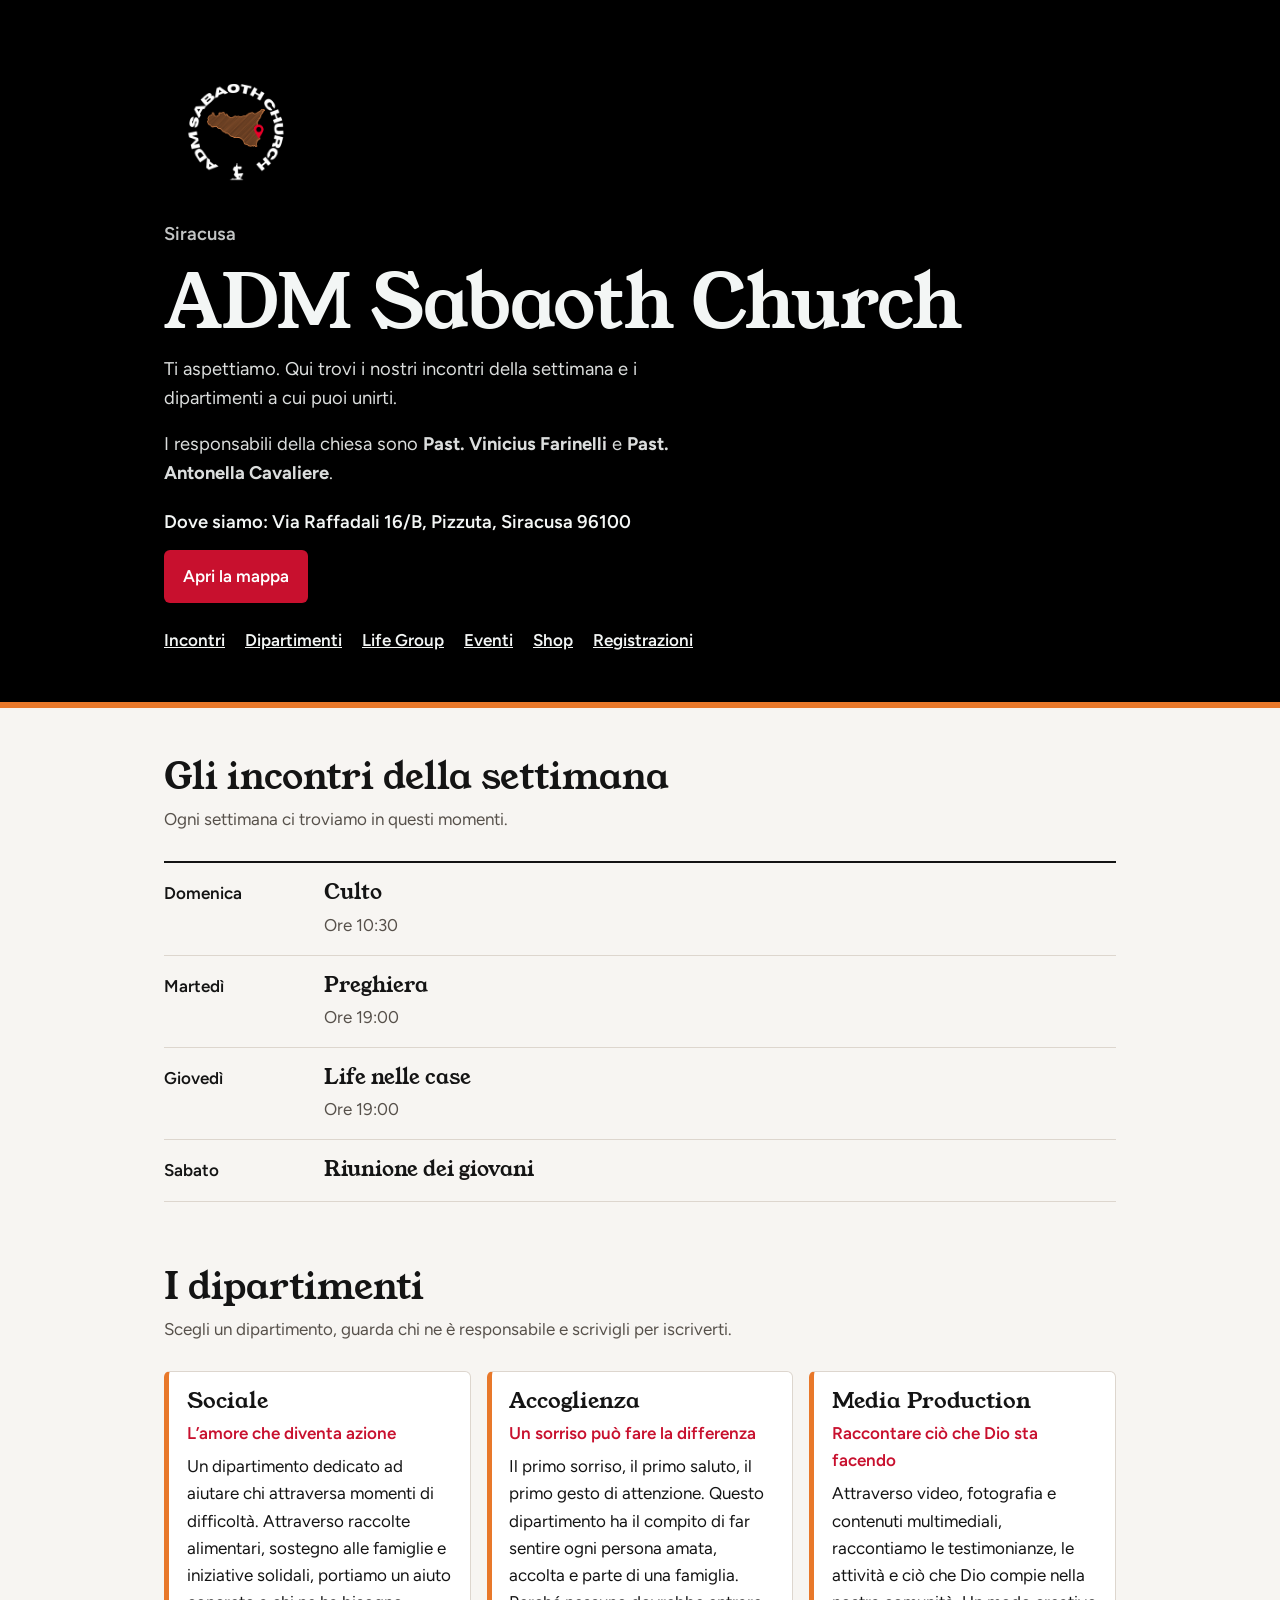
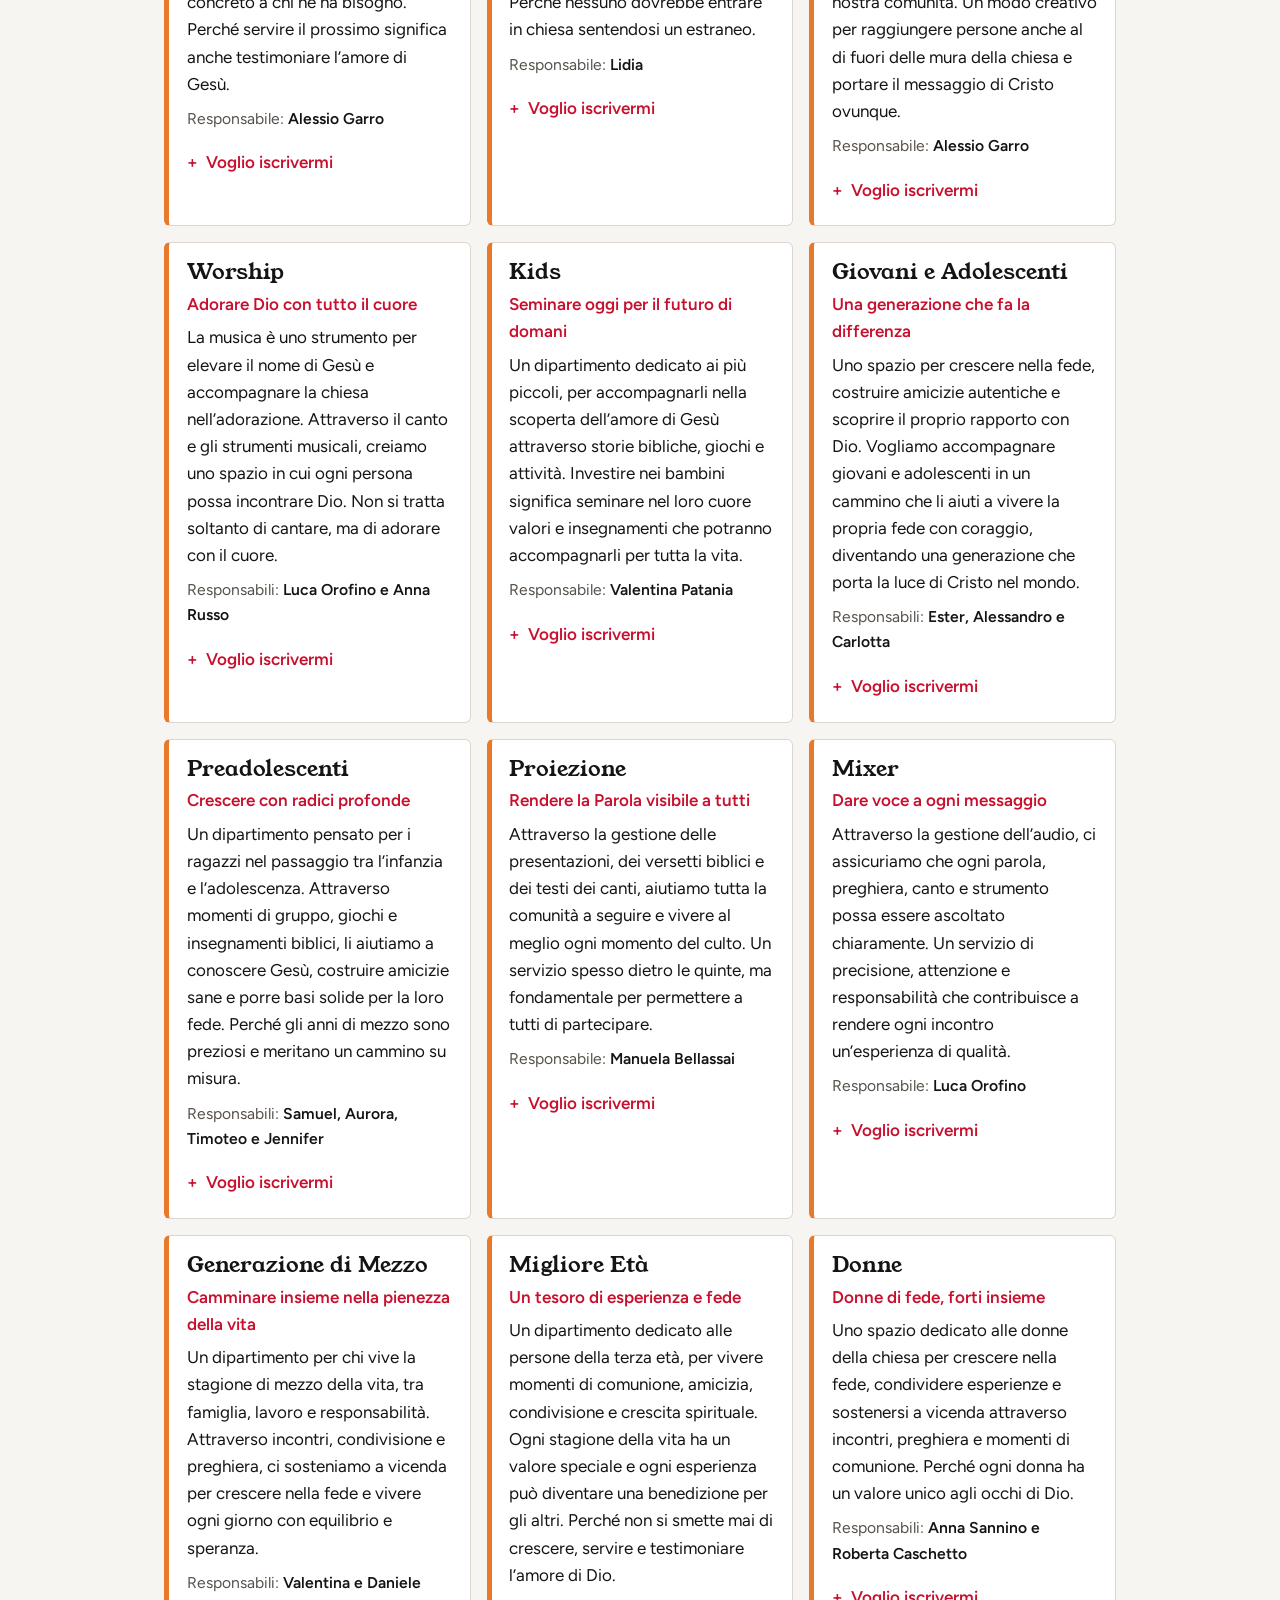
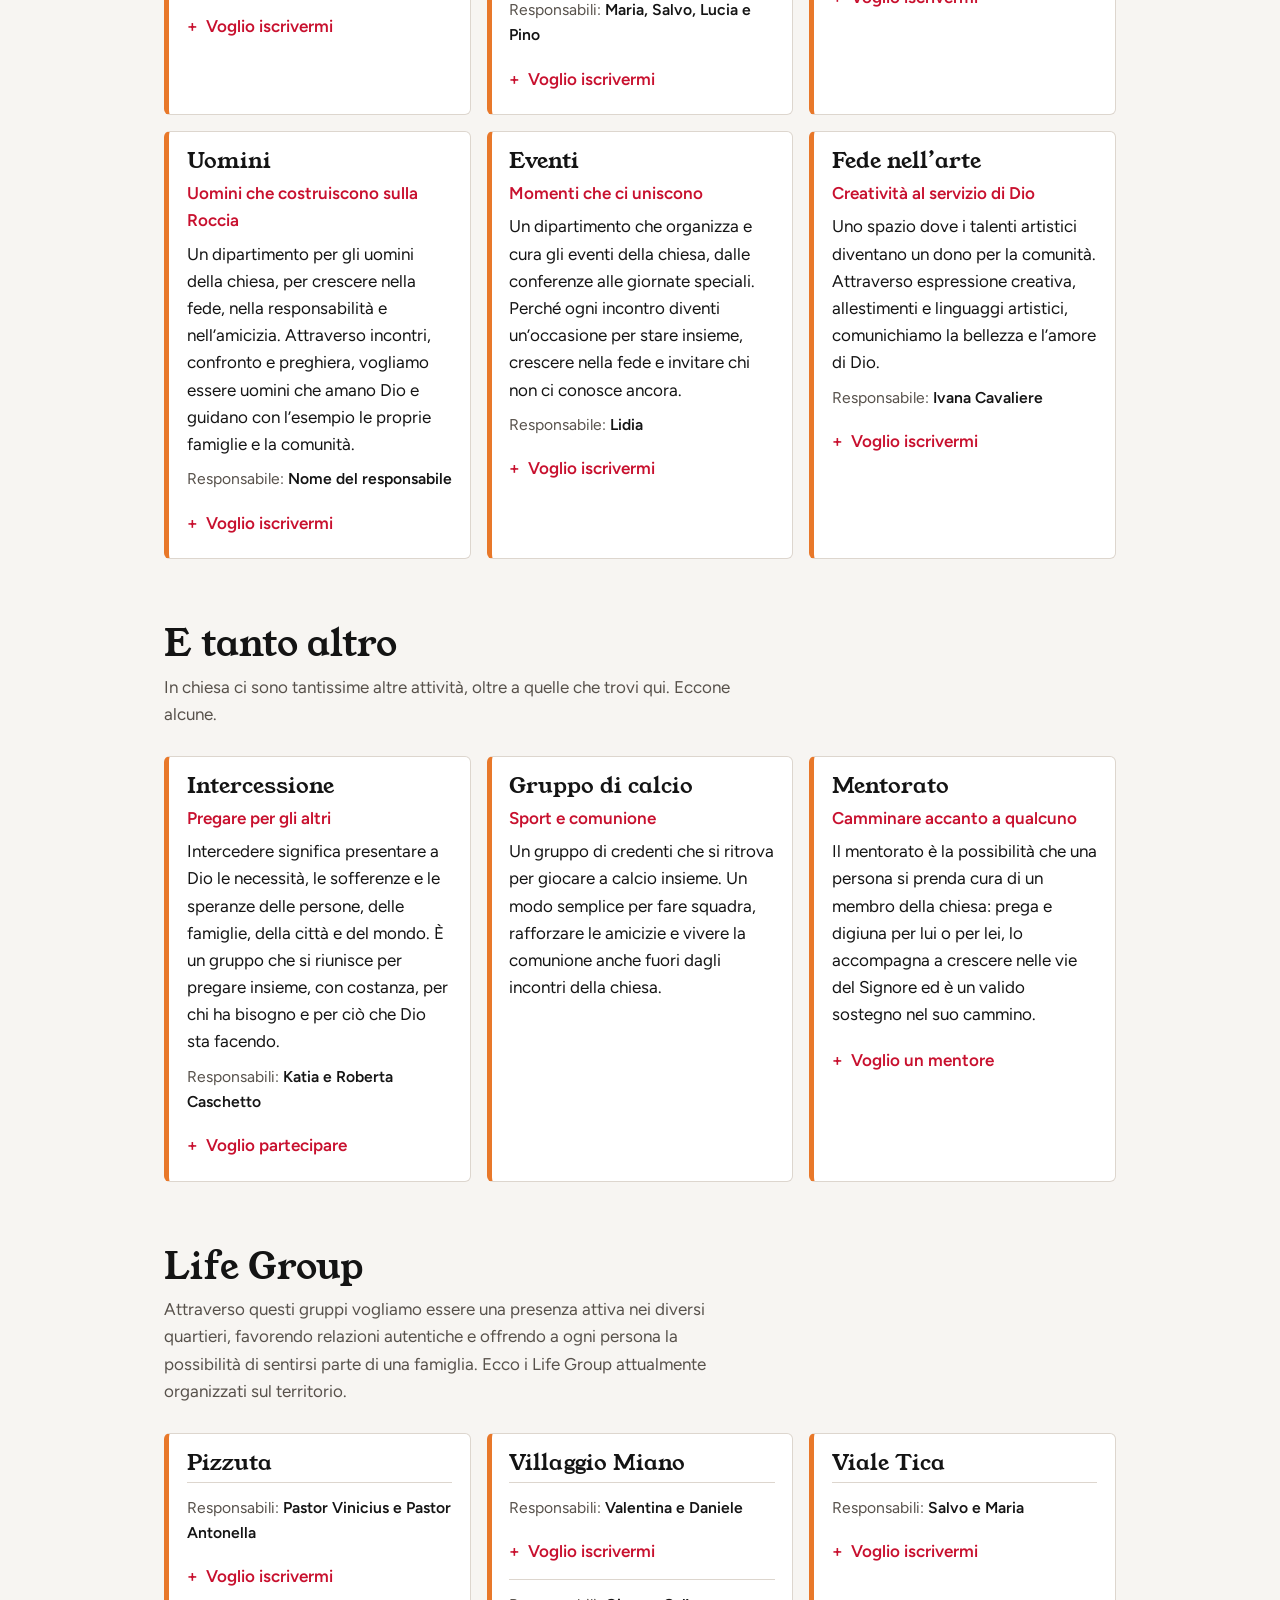
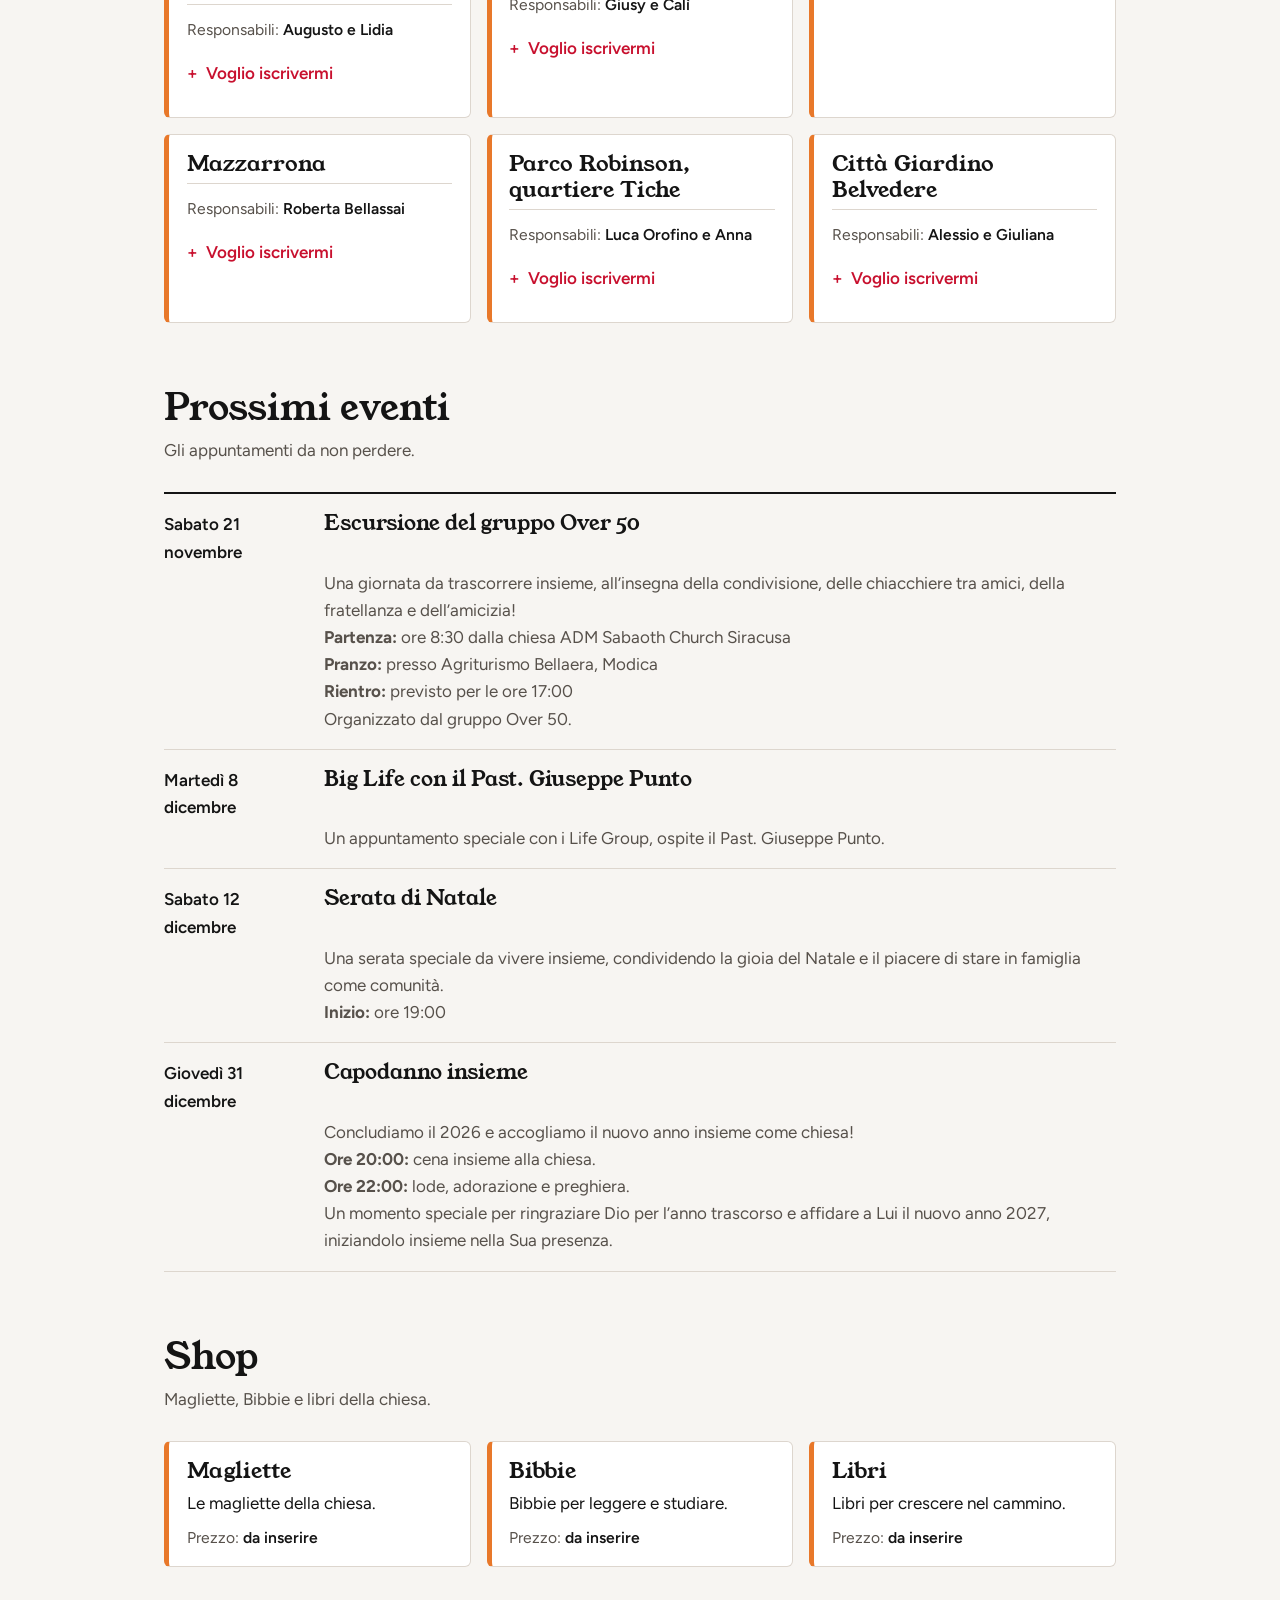
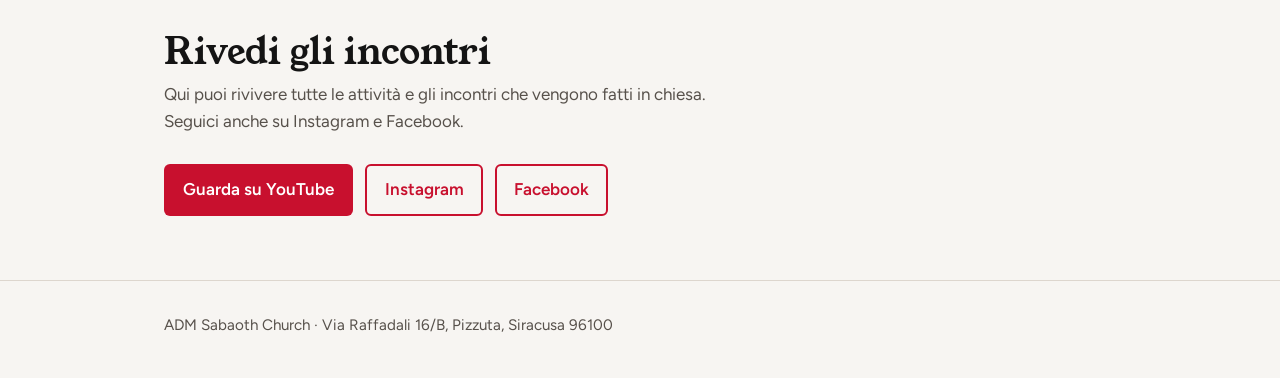
==== index.html @ c5dd8227 "Add files via upload" ====
<!DOCTYPE html>
<html lang="it">
<head>
<meta charset="utf-8">
<meta name="viewport" content="width=device-width, initial-scale=1, viewport-fit=cover">
<link rel="icon" type="image/png" href="images/logo.png">
<title>ADM Sabaoth Church Siracusa</title>
<link rel="stylesheet" href="https://fonts.googleapis.com/css2?family=Young+Serif&family=Figtree:wght@400;500;600&display=swap">
<link rel="stylesheet" href="css/style.css">
</head>
<body>
<header class="hero"><div class="wrap">
  <img class="logo" src="images/logo.png" width="160" height="160" alt="Logo ADM Sabaoth Church">
  <p class="city">Siracusa</p>
  <h1>ADM Sabaoth Church</h1>
  <p>Ti aspettiamo. Qui trovi i nostri incontri della settimana e i dipartimenti a cui puoi unirti.</p>
  <p class="pastors">I responsabili della chiesa sono <b>Past. Vinicius Farinelli</b> e <b>Past. Antonella Cavaliere</b>.</p>
  <p class="addr">Dove siamo: Via Raffadali 16/B, Pizzuta, Siracusa 96100</p>
  <a class="btn" href="https://maps.app.goo.gl/d8hTg7NX4uiDzxAb7?g_st=ac" target="_blank" rel="noopener">Apri la mappa</a>
  <nav class="nav" aria-label="Sezioni"><a href="#att">Incontri</a><a href="#dip">Dipartimenti</a><a href="#lg">Life Group</a><a href="#ev">Eventi</a><a href="#sh">Shop</a><a href="#yt">Registrazioni</a></nav>
</div></header>

<main class="wrap">
  <section aria-labelledby="att">
    <h2 id="att">Gli incontri della settimana</h2>
    <p class="lead">Ogni settimana ci troviamo in questi momenti.</p>
    <ul class="week">
      <li><span class="day">Domenica</span><span class="what">Culto</span><span class="when">Ore 10:30</span></li>
      <li><span class="day">Martedì</span><span class="what">Preghiera</span><span class="when">Ore 19:00</span></li>
      <li><span class="day">Giovedì</span><span class="what">Life nelle case</span><span class="when">Ore 19:00</span></li>
      <li><span class="day">Sabato</span><span class="what">Riunione dei giovani</span></li>
    </ul>
  </section>

  <section aria-labelledby="dip">
    <h2 id="dip">I dipartimenti</h2>
    <p class="lead">Scegli un dipartimento, guarda chi ne è responsabile e scrivigli per iscriverti.</p>
    <div class="deps" id="deps"></div>
  </section>

  <section aria-labelledby="al">
    <h2 id="al">E tanto altro</h2>
    <p class="lead">In chiesa ci sono tantissime altre attività, oltre a quelle che trovi qui. Eccone alcune.</p>
    <div class="deps">
      <article class="dep"><h3>Intercessione</h3><p class="tag">Pregare per gli altri</p><p class="desc">Intercedere significa presentare a Dio le necessità, le sofferenze e le speranze delle persone, delle famiglie, della città e del mondo. È un gruppo che si riunisce per pregare insieme, con costanza, per chi ha bisogno e per ciò che Dio sta facendo.</p><p class="lead-name">Responsabili: <b>Katia e Roberta Caschetto</b></p><details><summary>Voglio partecipare</summary><div class="f"><div><label for="in-n">Nome e cognome</label><input id="in-n" autocomplete="name"></div><div><label for="in-p">Cellulare</label><input id="in-p" type="tel" autocomplete="tel"></div><div><label for="in-e">Email (facoltativa)</label><input id="in-e" type="email" autocomplete="email"></div><button type="button" id="in-b">Invia iscrizione</button><p class="msg" id="in-s" role="status"></p></div></details></article>
      <article class="dep"><h3>Gruppo di calcio</h3><p class="tag">Sport e comunione</p><p class="desc">Un gruppo di credenti che si ritrova per giocare a calcio insieme. Un modo semplice per fare squadra, rafforzare le amicizie e vivere la comunione anche fuori dagli incontri della chiesa.</p></article>
      <article class="dep"><h3>Mentorato</h3><p class="tag">Camminare accanto a qualcuno</p><p class="desc">Il mentorato è la possibilità che una persona si prenda cura di un membro della chiesa: prega e digiuna per lui o per lei, lo accompagna a crescere nelle vie del Signore ed è un valido sostegno nel suo cammino.</p><details><summary>Voglio un mentore</summary><div class="f"><p class="desc">Non hai ancora un mentore? Lascia qui i tuoi dati e ti contatteremo.</p><div><label for="mt-n">Nome e cognome</label><input id="mt-n" autocomplete="name"></div><div><label for="mt-e">Email</label><input id="mt-e" type="email" autocomplete="email"></div><div><label for="mt-p">Cellulare (facoltativo)</label><input id="mt-p" type="tel" autocomplete="tel"></div><button type="button" id="mt-b">Invia richiesta</button><p class="msg" id="mt-s" role="status"></p></div></details></article>
    </div>
  </section>

  <section aria-labelledby="lg">
    <h2 id="lg">Life Group</h2>
    <p class="lead">Attraverso questi gruppi vogliamo essere una presenza attiva nei diversi quartieri, favorendo relazioni autentiche e offrendo a ogni persona la possibilità di sentirsi parte di una famiglia. Ecco i Life Group attualmente organizzati sul territorio.</p>
    <div class="deps" id="life"></div>
  </section>

  <section aria-labelledby="ev">
    <h2 id="ev">Prossimi eventi</h2>
    <p class="lead">Gli appuntamenti da non perdere.</p>
    <ul class="week" id="events"></ul>
  </section>

  <section aria-labelledby="sh">
    <h2 id="sh">Shop</h2>
    <p class="lead">Magliette, Bibbie e libri della chiesa.</p>
    <div class="deps" id="shop"></div>
  </section>

  <section aria-labelledby="yt">
    <h2 id="yt">Rivedi gli incontri</h2>
    <p class="lead">Qui puoi rivivere tutte le attività e gli incontri che vengono fatti in chiesa. Seguici anche su Instagram e Facebook.</p>
    <div class="btns"><a class="btn" id="yt-link" href="https://m.youtube.com/results?sp=mAEA&search_query=adm+siracusa#searching" target="_blank" rel="noopener">Guarda su YouTube</a><a class="btn alt" href="https://www.instagram.com/admsabaoth?xtok=Znh0Nm9xOG95YmV2" target="_blank" rel="noopener">Instagram</a><a class="btn alt" href="https://www.facebook.com/share/1LxFjCsvwn/" target="_blank" rel="noopener">Facebook</a></div>
  </section>
</main>

<footer><div class="wrap">ADM Sabaoth Church · Via Raffadali 16/B, Pizzuta, Siracusa 96100</div></footer>

<script src="js/main.js"></script>
</body>
</html>
---- css/style.css ----
:root{
  --bg:#F7F5F2;--ink:#141414;--muted:#57514B;--card:#FFFFFF;--line:#DDD6CE;
  --brand:#C8102E;--on-brand:#FFFFFF;--gold:#E8782A;--hero:#000000;--hero-ink:#F3F6F5;
  --serif:"Young Serif",Georgia,"Times New Roman",serif;
  --sans:"Figtree",system-ui,-apple-system,"Segoe UI",Roboto,sans-serif;
  color-scheme:light;
  box-sizing:border-box;padding-top:env(safe-area-inset-top,0px);padding-bottom:env(safe-area-inset-bottom,0px);
}
@media (prefers-color-scheme:dark){
  :root:not([data-theme="light"]){
    --bg:#0B0B0B;--ink:#F2F2F2;--muted:#ABABAB;--card:#161616;--line:#2C2C2C;
    --brand:#FF5C64;--on-brand:#0B0B0B;--gold:#F08A3C;--hero:#000000;--hero-ink:#F2F2F2;color-scheme:dark;
  }
}
:root[data-theme="dark"]{
  --bg:#0B0B0B;--ink:#F2F2F2;--muted:#ABABAB;--card:#161616;--line:#2C2C2C;
  --brand:#FF5C64;--on-brand:#0B0B0B;--gold:#F08A3C;--hero:#000000;--hero-ink:#F2F2F2;color-scheme:dark;
}
*,*::before,*::after{box-sizing:inherit}
html{scroll-padding-top:env(safe-area-inset-top,0px);scroll-behavior:smooth}
body{margin:0;background:var(--bg);color:var(--ink);font:400 1.0625rem/1.6 var(--sans)}
a{color:var(--brand)}
:focus-visible{outline:3px solid var(--gold);outline-offset:2px}
.wrap{max-width:62rem;margin:0 auto;padding:0 1.25rem}
header.hero{background:var(--hero);color:var(--hero-ink);padding:3.5rem 0 3rem;border-bottom:6px solid var(--gold)}
.hero h1{font:400 clamp(2.4rem,9vw,4.6rem)/1.05 var(--serif);margin:0 0 .75rem;letter-spacing:-.01em}
.hero p{margin:0;max-width:34rem;font-size:1.15rem;opacity:.9}
.hero .city{font-weight:600;margin-bottom:1rem;opacity:.8}
section{padding:3rem 0 1rem}
h2{font:400 clamp(1.7rem,5vw,2.3rem)/1.15 var(--serif);margin:0 0 .5rem}
.lead{color:var(--muted);margin:0 0 1.75rem;max-width:36rem}
.week{list-style:none;margin:0;padding:0;border-top:2px solid var(--ink)}
.week li{display:grid;grid-template-columns:9rem 1fr;gap:.25rem 1rem;padding:1rem 0;border-bottom:1px solid var(--line);align-items:baseline}
.week .day{font-weight:600}
.week .what{font:400 1.3rem/1.25 var(--serif)}
.week .when{grid-column:2;color:var(--muted)}
.deps{display:grid;gap:1rem;grid-template-columns:repeat(auto-fill,minmax(18rem,1fr))}
.dep{background:var(--card);border:1px solid var(--line);border-left:5px solid var(--gold);border-radius:6px;padding:1rem 1.1rem}
.dep h3{font:400 1.35rem/1.2 var(--serif);margin:0 0 .35rem}
.dep .lead-name{margin:0;color:var(--muted);font-size:.98rem}
.dep .lead-name b{color:var(--ink);font-weight:600}
details{margin-top:.8rem}
summary{cursor:pointer;font-weight:600;color:var(--brand);padding:.35rem 0;list-style:none}
summary::-webkit-details-marker{display:none}
summary::before{content:"+";display:inline-block;width:1.2rem;font-weight:600}
details[open] summary::before{content:"−"}
.f{display:grid;gap:.6rem;margin-top:.4rem}
label{font-size:.92rem;font-weight:600}
input,textarea{width:100%;font:inherit;color:var(--ink);background:var(--bg);border:1px solid var(--line);border-radius:6px;padding:.6rem .7rem}
textarea{min-height:5rem;resize:vertical}
button{font:600 1rem var(--sans);background:var(--brand);color:var(--on-brand);border:0;border-radius:6px;padding:.75rem 1rem;cursor:pointer;min-height:2.75rem}
.msg{margin:.2rem 0 0;font-size:.95rem}
.logo{display:block;width:9rem;height:9rem;max-width:40vw;border-radius:50%;margin:0 0 1.25rem;border:0}
.nav{display:flex;flex-wrap:wrap;gap:.5rem 1.25rem;margin-top:1.5rem}.nav a{color:var(--hero-ink);font-weight:600}
.grp{padding:.75rem 0 .5rem;border-top:1px solid var(--line)}
.grp .lead-name{margin:0}
.hero p.pastors{margin-top:1rem}
.hero p.addr{margin-top:1.25rem;font-weight:600;opacity:1}
.hero .btn{margin-top:.75rem}
button.alt{background:transparent;color:var(--brand);border:2px solid var(--brand)}
.btns{display:flex;flex-wrap:wrap;gap:.75rem}
.btn.alt{background:transparent;color:var(--brand);border:2px solid var(--brand);padding:calc(.8rem - 2px) calc(1.2rem - 2px)}
.tag{margin:0 0 .4rem;font-weight:600;color:var(--brand)}
.desc{margin:0 0 .5rem}
.btn{display:inline-block;background:var(--brand);color:var(--on-brand);text-decoration:none;font-weight:600;border-radius:6px;padding:.8rem 1.2rem}
footer{margin-top:3rem;padding:2rem 0 2.5rem;border-top:1px solid var(--line);color:var(--muted);font-size:.95rem}
@media (max-width:30rem){.week li{grid-template-columns:1fr}.week .when{grid-column:1}}
@media (prefers-reduced-motion:reduce){html{scroll-behavior:auto}}
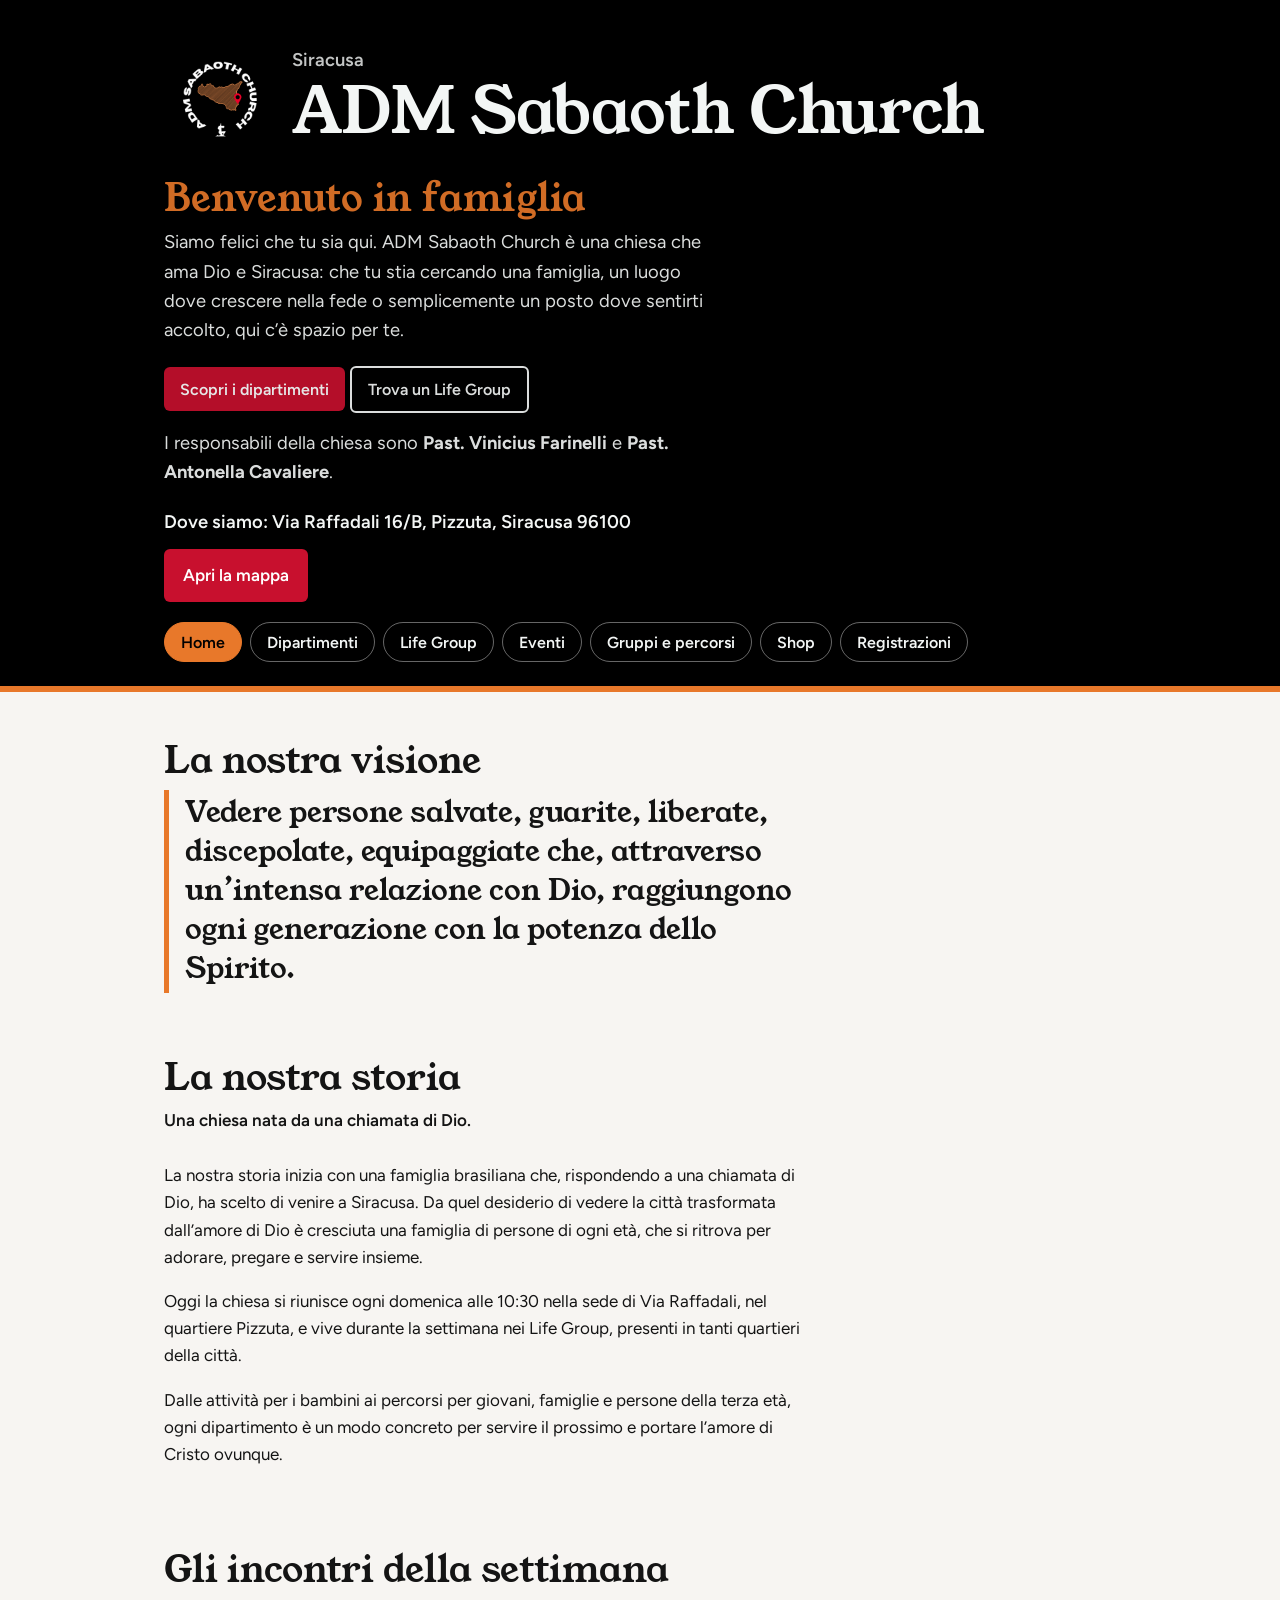
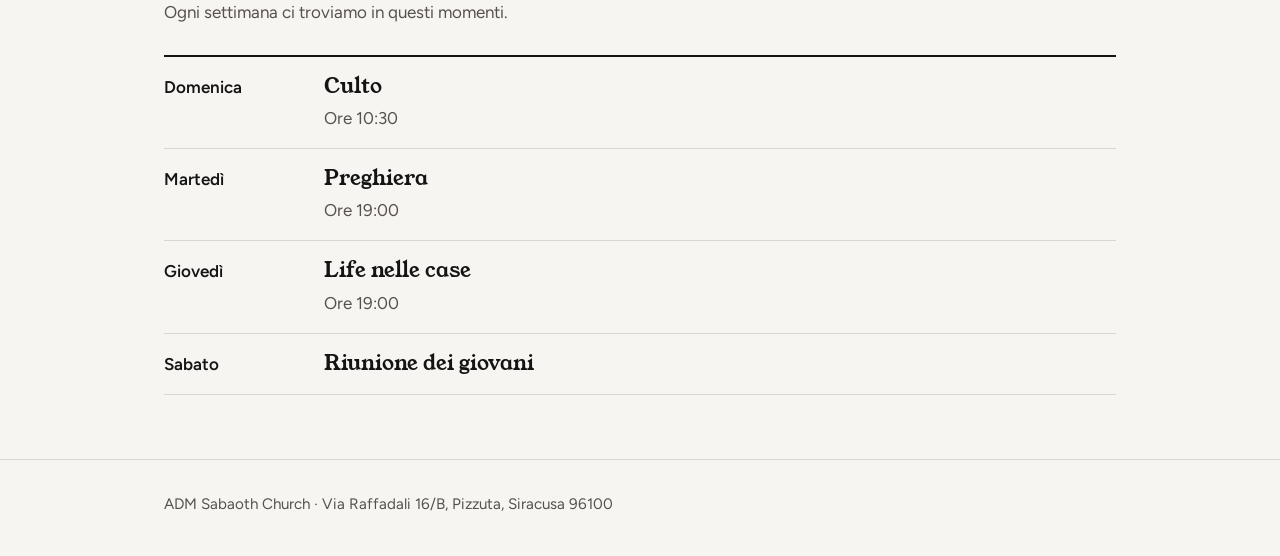
==== commit e0504d70: "Add files via upload" ====
--- a/index.html
+++ b/index.html
@@ -10,17 +10,27 @@
 </head>
 <body>
 <header class="hero"><div class="wrap">
-  <img class="logo" src="images/logo.png" width="160" height="160" alt="Logo ADM Sabaoth Church">
-  <p class="city">Siracusa</p>
-  <h1>ADM Sabaoth Church</h1>
-  <p>Ti aspettiamo. Qui trovi i nostri incontri della settimana e i dipartimenti a cui puoi unirti.</p>
-  <p class="pastors">I responsabili della chiesa sono <b>Past. Vinicius Farinelli</b> e <b>Past. Antonella Cavaliere</b>.</p>
-  <p class="addr">Dove siamo: Via Raffadali 16/B, Pizzuta, Siracusa 96100</p>
-  <a class="btn" href="https://maps.app.goo.gl/d8hTg7NX4uiDzxAb7?g_st=ac" target="_blank" rel="noopener">Apri la mappa</a>
-  <nav class="nav" aria-label="Sezioni"><a href="#att">Incontri</a><a href="#dip">Dipartimenti</a><a href="#lg">Life Group</a><a href="#ev">Eventi</a><a href="#sh">Shop</a><a href="#yt">Registrazioni</a></nav>
+  <div class="brand"><img class="logo" src="images/logo.png" width="160" height="160" alt="Logo ADM Sabaoth Church"><div><p class="city">Siracusa</p><h1>ADM Sabaoth Church</h1></div></div>
+  <div class="hero-more">
+    <p class="wl">Benvenuto in famiglia</p>
+    <p>Siamo felici che tu sia qui. ADM Sabaoth Church è una chiesa che ama Dio e Siracusa: che tu stia cercando una famiglia, un luogo dove crescere nella fede o semplicemente un posto dove sentirti accolto, qui c’è spazio per te.</p>
+    <p class="cta"><button type="button" data-go="dipartimenti">Scopri i dipartimenti</button> <button type="button" class="alt" data-go="life-group">Trova un Life Group</button></p>
+    <p class="pastors">I responsabili della chiesa sono <b>Past. Vinicius Farinelli</b> e <b>Past. Antonella Cavaliere</b>.</p>
+    <p class="addr">Dove siamo: Via Raffadali 16/B, Pizzuta, Siracusa 96100</p>
+    <a class="btn" href="https://maps.app.goo.gl/d8hTg7NX4uiDzxAb7?g_st=ac" target="_blank" rel="noopener">Apri la mappa</a>
+  </div>
+  <nav class="nav" id="nav" aria-label="Sezioni"><button type="button" data-go="home">Home</button><button type="button" data-go="dipartimenti">Dipartimenti</button><button type="button" data-go="life-group">Life Group</button><button type="button" data-go="eventi">Eventi</button><button type="button" data-go="gruppi">Gruppi e percorsi</button><button type="button" data-go="shop">Shop</button><button type="button" data-go="registrazioni">Registrazioni</button></nav>
 </div></header>
 
 <main class="wrap">
+  <div class="view on" id="v-home"><section class="vision" aria-labelledby="vs"><h2 id="vs">La nostra visione</h2><p class="vq">Vedere persone salvate, guarite, liberate, discepolate, equipaggiate che, attraverso un’intensa relazione con Dio, raggiungono ogni generazione con la potenza dello Spirito.</p></section>
+  <section class="story" aria-labelledby="st">
+    <h2 id="st">La nostra storia</h2>
+    <p class="lead">Una chiesa nata da una chiamata di Dio.</p>
+    <p>La nostra storia inizia con una famiglia brasiliana che, rispondendo a una chiamata di Dio, ha scelto di venire a Siracusa. Da quel desiderio di vedere la città trasformata dall’amore di Dio è cresciuta una famiglia di persone di ogni età, che si ritrova per adorare, pregare e servire insieme.</p>
+    <p>Oggi la chiesa si riunisce ogni domenica alle 10:30 nella sede di Via Raffadali, nel quartiere Pizzuta, e vive durante la settimana nei Life Group, presenti in tanti quartieri della città.</p>
+    <p>Dalle attività per i bambini ai percorsi per giovani, famiglie e persone della terza età, ogni dipartimento è un modo concreto per servire il prossimo e portare l’amore di Cristo ovunque.</p>
+  </section>
   <section aria-labelledby="att">
     <h2 id="att">Gli incontri della settimana</h2>
     <p class="lead">Ogni settimana ci troviamo in questi momenti.</p>
@@ -30,17 +40,17 @@
       <li><span class="day">Giovedì</span><span class="what">Life nelle case</span><span class="when">Ore 19:00</span></li>
       <li><span class="day">Sabato</span><span class="what">Riunione dei giovani</span></li>
     </ul>
-  </section>
+  </section></div>
 
-  <section aria-labelledby="dip">
+  <section class="view" id="v-dipartimenti" aria-labelledby="dip">
     <h2 id="dip">I dipartimenti</h2>
     <p class="lead">Scegli un dipartimento, guarda chi ne è responsabile e scrivigli per iscriverti.</p>
     <div class="deps" id="deps"></div>
   </section>
 
-  <section aria-labelledby="al">
-    <h2 id="al">E tanto altro</h2>
-    <p class="lead">In chiesa ci sono tantissime altre attività, oltre a quelle che trovi qui. Eccone alcune.</p>
+  <section class="view" id="v-gruppi" aria-labelledby="al">
+    <h2 id="al">Gruppi e percorsi</h2>
+    <p class="lead">Oltre ai dipartimenti, la chiesa offre gruppi e percorsi pensati per crescere insieme nella fede e nell’amicizia.</p>
     <div class="deps">
       <article class="dep"><h3>Intercessione</h3><p class="tag">Pregare per gli altri</p><p class="desc">Intercedere significa presentare a Dio le necessità, le sofferenze e le speranze delle persone, delle famiglie, della città e del mondo. È un gruppo che si riunisce per pregare insieme, con costanza, per chi ha bisogno e per ciò che Dio sta facendo.</p><p class="lead-name">Responsabili: <b>Katia e Roberta Caschetto</b></p><details><summary>Voglio partecipare</summary><div class="f"><div><label for="in-n">Nome e cognome</label><input id="in-n" autocomplete="name"></div><div><label for="in-p">Cellulare</label><input id="in-p" type="tel" autocomplete="tel"></div><div><label for="in-e">Email (facoltativa)</label><input id="in-e" type="email" autocomplete="email"></div><button type="button" id="in-b">Invia iscrizione</button><p class="msg" id="in-s" role="status"></p></div></details></article>
       <article class="dep"><h3>Gruppo di calcio</h3><p class="tag">Sport e comunione</p><p class="desc">Un gruppo di credenti che si ritrova per giocare a calcio insieme. Un modo semplice per fare squadra, rafforzare le amicizie e vivere la comunione anche fuori dagli incontri della chiesa.</p></article>
@@ -48,25 +58,25 @@
     </div>
   </section>
 
-  <section aria-labelledby="lg">
+  <section class="view" id="v-life-group" aria-labelledby="lg">
     <h2 id="lg">Life Group</h2>
     <p class="lead">Attraverso questi gruppi vogliamo essere una presenza attiva nei diversi quartieri, favorendo relazioni autentiche e offrendo a ogni persona la possibilità di sentirsi parte di una famiglia. Ecco i Life Group attualmente organizzati sul territorio.</p>
     <div class="deps" id="life"></div>
   </section>
 
-  <section aria-labelledby="ev">
+  <section class="view" id="v-eventi" aria-labelledby="ev">
     <h2 id="ev">Prossimi eventi</h2>
     <p class="lead">Gli appuntamenti da non perdere.</p>
     <ul class="week" id="events"></ul>
   </section>
 
-  <section aria-labelledby="sh">
+  <section class="view" id="v-shop" aria-labelledby="sh">
     <h2 id="sh">Shop</h2>
     <p class="lead">Magliette, Bibbie e libri della chiesa.</p>
     <div class="deps" id="shop"></div>
   </section>
 
-  <section aria-labelledby="yt">
+  <section class="view" id="v-registrazioni" aria-labelledby="yt">
     <h2 id="yt">Rivedi gli incontri</h2>
     <p class="lead">Qui puoi rivivere tutte le attività e gli incontri che vengono fatti in chiesa. Seguici anche su Instagram e Facebook.</p>
     <div class="btns"><a class="btn" id="yt-link" href="https://m.youtube.com/results?sp=mAEA&search_query=adm+siracusa#searching" target="_blank" rel="noopener">Guarda su YouTube</a><a class="btn alt" href="https://www.instagram.com/admsabaoth?xtok=Znh0Nm9xOG95YmV2" target="_blank" rel="noopener">Instagram</a><a class="btn alt" href="https://www.facebook.com/share/1LxFjCsvwn/" target="_blank" rel="noopener">Facebook</a></div>
--- a/css/style.css
+++ b/css/style.css
@@ -66,3 +66,27 @@
 footer{margin-top:3rem;padding:2rem 0 2.5rem;border-top:1px solid var(--line);color:var(--muted);font-size:.95rem}
 @media (max-width:30rem){.week li{grid-template-columns:1fr}.week .when{grid-column:1}}
 @media (prefers-reduced-motion:reduce){html{scroll-behavior:auto}}
+
+.view{display:none}.view.on{display:block}
+.brand{display:flex;align-items:center;gap:1rem}
+.hero{padding:1.5rem 0 1rem}
+.hero h1{font-size:clamp(1.6rem,6vw,2.4rem);margin:0}
+.hero .city{margin:0 0 .15rem}
+.logo{width:4.5rem;height:4.5rem;margin:0;flex:none}
+.hero-more{display:none}
+body[data-view="home"] .hero{padding:2.5rem 0 1.25rem}
+body[data-view="home"] .hero-more{display:block;margin-top:1.5rem}
+body[data-view="home"] .hero h1{font-size:clamp(2.2rem,8vw,4rem)}
+body[data-view="home"] .logo{width:7rem;height:7rem}
+.hero .wl{font:400 clamp(1.6rem,6vw,2.4rem)/1.15 var(--serif);margin:0 0 .5rem;color:var(--gold)}
+.hero .cta{margin:1.25rem 0 0}
+.hero button.alt{color:var(--hero-ink);border-color:var(--hero-ink)}
+.nav{display:flex;gap:.5rem;overflow-x:auto;margin-top:1.25rem;padding-bottom:.25rem;scrollbar-width:none}
+.nav::-webkit-scrollbar{display:none}
+.nav button{background:transparent;color:var(--hero-ink);border:1px solid rgba(255,255,255,.4);border-radius:999px;padding:.5rem 1rem;white-space:nowrap;min-height:2.5rem;flex:none}
+.nav button.act{background:var(--gold);color:#000;border-color:var(--gold)}
+.story p{max-width:40rem}.story p.lead{font-weight:600;color:var(--ink)}
+.ph{margin:-1rem -1.1rem .9rem;height:9rem;background:linear-gradient(135deg,#000,#2b1a0f);display:flex;align-items:center;justify-content:center;overflow:hidden}
+.ph span{font:400 3.4rem/1 var(--serif);color:var(--gold)}
+.ph img{width:100%;height:100%;object-fit:cover;display:block}
+.vision .vq{font:400 clamp(1.3rem,4.5vw,1.8rem)/1.35 var(--serif);border-left:5px solid var(--gold);padding:.25rem 0 .25rem 1rem;margin:0;max-width:40rem}
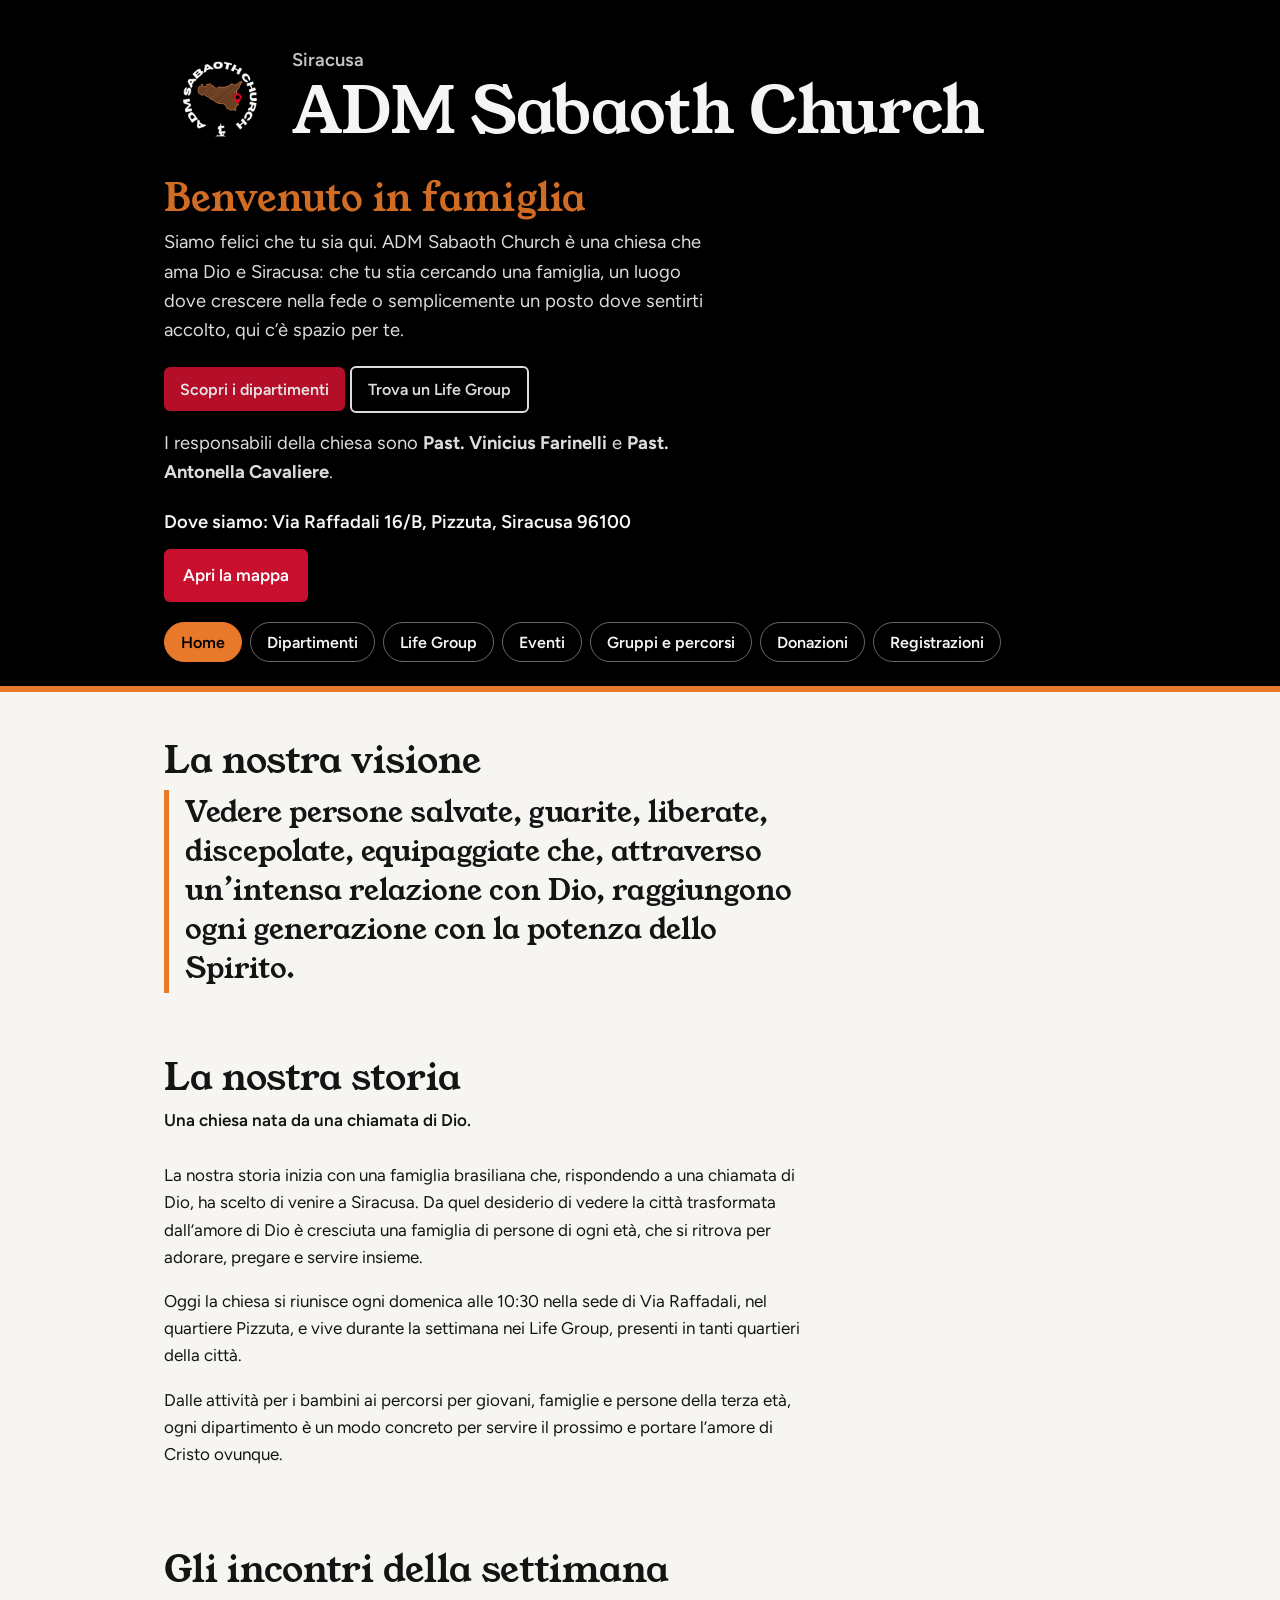
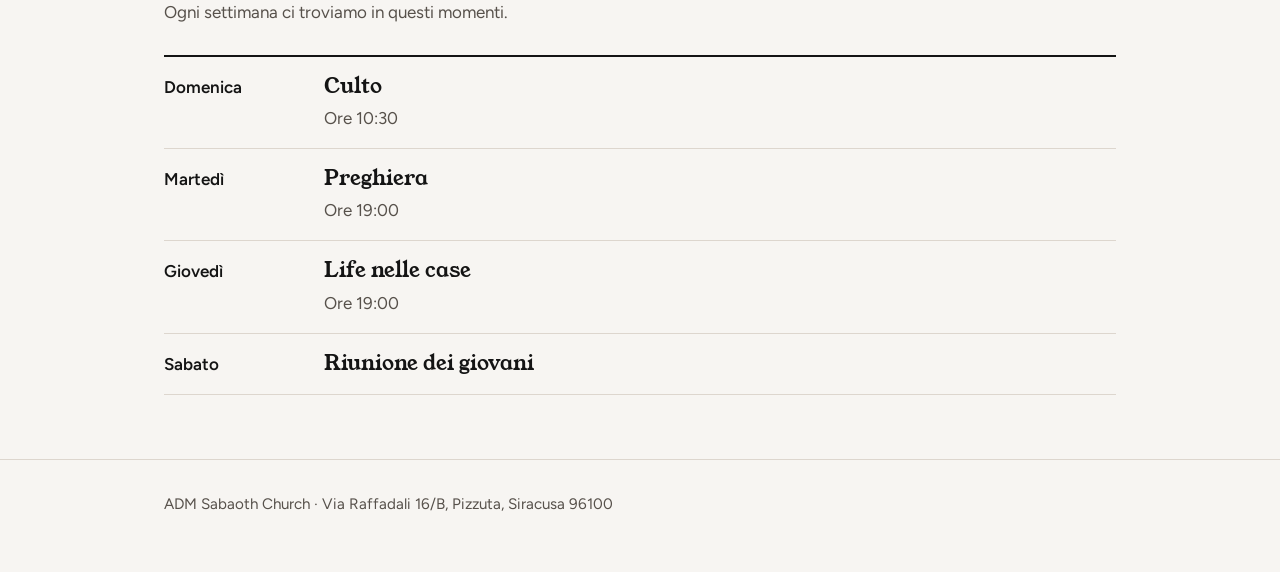
==== commit 80869aea: "Add files via upload" ====
--- a/index.html
+++ b/index.html
@@ -3,6 +3,13 @@
 <head>
 <meta charset="utf-8">
 <meta name="viewport" content="width=device-width, initial-scale=1, viewport-fit=cover">
+<link rel="manifest" href="manifest.webmanifest">
+<meta name="theme-color" content="#000000">
+<meta name="mobile-web-app-capable" content="yes">
+<meta name="apple-mobile-web-app-capable" content="yes">
+<meta name="apple-mobile-web-app-title" content="ADM Sabaoth">
+<meta name="apple-mobile-web-app-status-bar-style" content="black">
+<link rel="apple-touch-icon" href="images/icons/apple-touch-icon.png">
 <link rel="icon" type="image/png" href="images/logo.png">
 <title>ADM Sabaoth Church Siracusa</title>
 <link rel="stylesheet" href="https://fonts.googleapis.com/css2?family=Young+Serif&family=Figtree:wght@400;500;600&display=swap">
@@ -19,7 +26,7 @@
     <p class="addr">Dove siamo: Via Raffadali 16/B, Pizzuta, Siracusa 96100</p>
     <a class="btn" href="https://maps.app.goo.gl/d8hTg7NX4uiDzxAb7?g_st=ac" target="_blank" rel="noopener">Apri la mappa</a>
   </div>
-  <nav class="nav" id="nav" aria-label="Sezioni"><button type="button" data-go="home">Home</button><button type="button" data-go="dipartimenti">Dipartimenti</button><button type="button" data-go="life-group">Life Group</button><button type="button" data-go="eventi">Eventi</button><button type="button" data-go="gruppi">Gruppi e percorsi</button><button type="button" data-go="shop">Shop</button><button type="button" data-go="registrazioni">Registrazioni</button></nav>
+  <nav class="nav" id="nav" aria-label="Sezioni"><button type="button" data-go="home">Home</button><button type="button" data-go="dipartimenti">Dipartimenti</button><button type="button" data-go="life-group">Life Group</button><button type="button" data-go="eventi">Eventi</button><button type="button" data-go="gruppi">Gruppi e percorsi</button><button type="button" data-go="donazioni">Donazioni</button><button type="button" data-go="registrazioni">Registrazioni</button></nav>
 </div></header>
 
 <main class="wrap">
@@ -70,10 +77,10 @@
     <ul class="week" id="events"></ul>
   </section>
 
-  <section class="view" id="v-shop" aria-labelledby="sh">
-    <h2 id="sh">Shop</h2>
-    <p class="lead">Magliette, Bibbie e libri della chiesa.</p>
-    <div class="deps" id="shop"></div>
+  <section class="view" id="v-donazioni" aria-labelledby="dn">
+    <h2 id="dn">Donazioni</h2>
+    <p class="lead">Se desideri sostenere la missione della chiesa, puoi farlo con un bonifico bancario. Grazie per la tua generosità!</p>
+    <img class="don" src="images/donazioni.png" alt="Dati per il bonifico bancario della Chiesa Assemblea di Dio Missionaria, con codice QR per salvare le coordinate" width="1400" height="624">
   </section>
 
   <section class="view" id="v-registrazioni" aria-labelledby="yt">
@@ -83,7 +90,8 @@
   </section>
 </main>
 
-<footer><div class="wrap">ADM Sabaoth Church · Via Raffadali 16/B, Pizzuta, Siracusa 96100</div></footer>
+<footer><div class="wrap">ADM Sabaoth Church · Via Raffadali 16/B, Pizzuta, Siracusa 96100
+    <div class="install"><button type="button" id="install-btn" hidden>Installa l’app</button><p id="install-hint" hidden>Per installare l’app: tocca Condividi e poi “Aggiungi alla schermata Home”.</p></div></div></footer>
 
 <script src="js/main.js"></script>
 </body>
--- a/css/style.css
+++ b/css/style.css
@@ -90,3 +90,5 @@
 .ph span{font:400 3.4rem/1 var(--serif);color:var(--gold)}
 .ph img{width:100%;height:100%;object-fit:cover;display:block}
 .vision .vq{font:400 clamp(1.3rem,4.5vw,1.8rem)/1.35 var(--serif);border-left:5px solid var(--gold);padding:.25rem 0 .25rem 1rem;margin:0;max-width:40rem}
+.install{margin-top:1rem}.install p{margin:0;font-weight:600;color:var(--ink)}
+.don{display:block;width:100%;max-width:46rem;height:auto;background:#000;border:1px solid var(--line);border-radius:8px}
